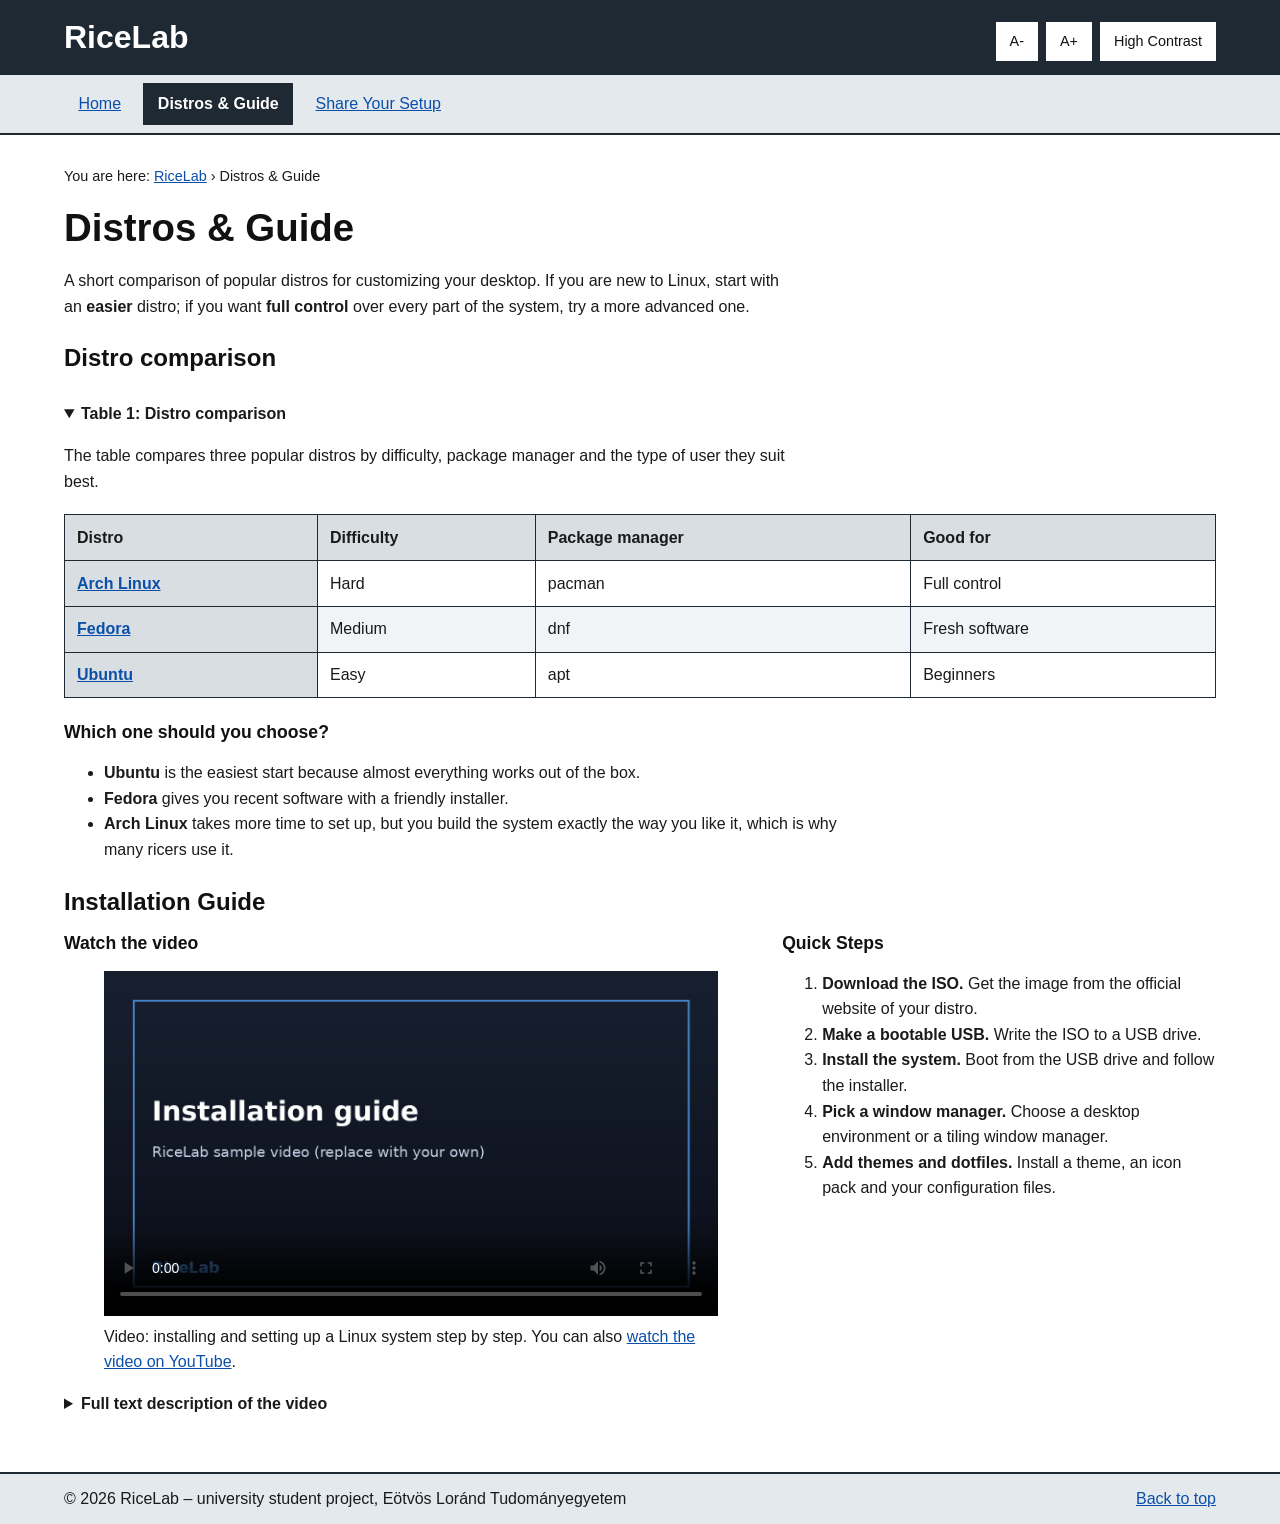
==== distros.html @ 67e87d50 "Add RiceLab website" ====
<!DOCTYPE html>
<html lang="en">
<head>
  <meta charset="utf-8">
  <meta name="viewport" content="width=device-width, initial-scale=1">
  <title>Distros &amp; Guide – RiceLab</title>
  <meta name="description" content="Compare popular Linux distros and follow a short installation guide.">
  <link rel="stylesheet" href="css/style.css">
  <link rel="stylesheet" href="css/contrast.css">
  <link rel="stylesheet" href="css/print.css" media="print">
  <script src="js/script.js" defer></script>
</head>
<body id="top">
<a class="skip" href="#main">Skip to main content</a>
<header class="site-header">
  <div class="bar">
    <a class="logo" href="index.html">RiceLab</a>
    <div class="tools" role="group" aria-label="Accessibility settings">
      <button type="button" id="font-down" aria-label="Decrease font size">A-</button>
      <button type="button" id="font-up" aria-label="Increase font size">A+</button>
      <button type="button" id="contrast-toggle" aria-pressed="false">High Contrast</button>
    </div>
  </div>
</header>
<nav class="nav" aria-label="Main navigation">
  <ul>
      <li><a href="index.html">Home</a></li>
      <li><a href="distros.html" aria-current="page">Distros &amp; Guide</a></li>
      <li><a href="share.html">Share Your Setup</a></li>
  </ul>
</nav>
<main id="main" class="page">
  <p class="breadcrumb">You are here: <a href="index.html">RiceLab</a> &rsaquo; Distros &amp; Guide</p>
  <h1>Distros &amp; Guide</h1>
  <p>A short comparison of popular distros for customizing your desktop. If you are new to Linux, start with an <strong>easier</strong> distro; if you want <strong>full control</strong> over every part of the system, try a more advanced one.</p>
  <section aria-labelledby="table-title">
    <h2 id="table-title">Distro comparison</h2>
    <div class="table-wrap">
      <table>
        <caption>
          <details open>
            <summary>Table 1: Distro comparison</summary>
            <p>The table compares three popular distros by difficulty, package manager and the type of user they suit best.</p>
          </details>
        </caption>
        <thead>
          <tr><th scope="col">Distro</th><th scope="col">Difficulty</th><th scope="col">Package manager</th><th scope="col">Good for</th></tr>
        </thead>
        <tbody>
          <tr><th scope="row"><a href="https://archlinux.org">Arch Linux</a></th><td>Hard</td><td>pacman</td><td>Full control</td></tr>
          <tr><th scope="row"><a href="https://fedoraproject.org">Fedora</a></th><td>Medium</td><td>dnf</td><td>Fresh software</td></tr>
          <tr><th scope="row"><a href="https://ubuntu.com">Ubuntu</a></th><td>Easy</td><td>apt</td><td>Beginners</td></tr>
        </tbody>
      </table>
    </div>
    <h3>Which one should you choose?</h3>
    <ul>
      <li><strong>Ubuntu</strong> is the easiest start because almost everything works out of the box.</li>
      <li><strong>Fedora</strong> gives you recent software with a friendly installer.</li>
      <li><strong>Arch Linux</strong> takes more time to set up, but you build the system exactly the way you like it, which is why many ricers use it.</li>
    </ul>
  </section>
  <section aria-labelledby="guide-title">
    <h2 id="guide-title">Installation Guide</h2>
    <div class="guide">
      <article>
        <h3>Watch the video</h3>
        <figure>
          <video controls preload="metadata" poster="images/video-poster.jpg">
            <source src="media/install-guide.mp4" type="video/mp4">
            <p>Your browser cannot play this video. <a href="media/install-guide.mp4">Download the installation guide video</a>.</p>
          </video>
          <figcaption>Video: installing and setting up a Linux system step by step. You can also <a href="https://www.youtube.com/watch?v=J6Kta3fb_zM">watch the video on YouTube</a>.</figcaption>
        </figure>
        <details>
          <summary>Full text description of the video</summary>
          <!-- TODO: update this description so that it matches the final video -->
          <p>The video starts with a title card: &ldquo;Installation guide&rdquo;. Then the steps follow one after the other, each with a title card and a short explanation.</p>
          <p>First the narrator shows the official website of the chosen distro and downloads the ISO image. Next, the ISO file is written to a USB drive with a flashing tool. After that, the computer is restarted from the USB drive and the graphical installer is shown: the language, the keyboard layout, the disk and the user name are selected, then the installation runs until it finishes. In the fourth part a window manager is installed and selected on the login screen. In the last part a theme, an icon pack, a font and the configuration files (dotfiles) are applied, and the desktop changes its look. The video ends with the finished desktop.</p>
        </details>
      </article>
      <section aria-labelledby="steps-title">
        <h3 id="steps-title">Quick Steps</h3>
        <ol>
          <li><strong>Download the ISO.</strong> Get the image from the official website of your distro.</li>
          <li><strong>Make a bootable USB.</strong> Write the ISO to a USB drive.</li>
          <li><strong>Install the system.</strong> Boot from the USB drive and follow the installer.</li>
          <li><strong>Pick a window manager.</strong> Choose a desktop environment or a tiling window manager.</li>
          <li><strong>Add themes and dotfiles.</strong> Install a theme, an icon pack and your configuration files.</li>
        </ol>
      </section>
    </div>
  </section>
</main>
<footer class="site-footer">
  <div class="footer-inner">
    <p>&copy; 2026 RiceLab &ndash; university student project, <span lang="hu">Eötvös Loránd Tudományegyetem</span></p>
    <p class="footer-links"><a href="#top">Back to top</a></p>
  </div>
</footer>
</body>
</html>
---- css/style.css ----
/* RiceLab – main (screen) style sheet */
html { font-size: 100%; }
body { margin: 0; font-family: "Segoe UI", "Helvetica Neue", Arial, sans-serif; font-size: 1rem; line-height: 1.6; color: #1a1a1a; background: #ffffff; text-align: left; }
h1, h2, h3 { font-family: "Segoe UI", "Helvetica Neue", Arial, sans-serif; line-height: 1.25; color: #111111; }
h1 { font-size: 2rem; margin: 0 0 0.75rem; }
h2 { font-size: 1.5rem; margin: 1.5rem 0 0.5rem; }
h3 { font-size: 1.1rem; margin: 0.5rem 0 0.25rem; }
p, li { max-width: 46rem; }
a:link { color: #0b4fa8; text-decoration: underline; }
a:visited { color: #3b0764; text-decoration: underline; }
a:hover, a:focus { background: #fff3b0; color: #000000; }
img { max-width: 100%; height: auto; display: block; }
.skip { position: absolute; width: 1px; height: 1px; margin: -1px; padding: 0; overflow: hidden; clip: rect(0, 0, 0, 0); border: 0; }
.site-header { background: #1f2933; color: #ffffff; }
.bar { display: flex; flex-wrap: wrap; align-items: center; justify-content: space-between; padding: 0.75rem 1rem; max-width: 72rem; margin: 0 auto; }
.logo:link, .logo:visited { font-size: 2rem; font-weight: bold; color: #ffffff; text-decoration: none; }
.logo:hover, .logo:focus { background: #ffffff; color: #1f2933; }
.tools { display: flex; flex-wrap: wrap; gap: 0.5rem; margin-top: 0.5rem; }
.tools button { font: inherit; font-size: 0.9rem; padding: 0.35rem 0.75rem; background: #ffffff; color: #111111; border: 2px solid #ffffff; cursor: pointer; }
.tools button[aria-pressed="true"] { background: #1f2933; color: #ffffff; }
.nav { background: #e4e9ee; border-bottom: 2px solid #1f2933; }
.nav ul { list-style: none; margin: 0 auto; padding: 0.5rem 1rem; display: flex; flex-wrap: wrap; gap: 0.5rem; max-width: 72rem; }
.nav a { display: block; padding: 0.5rem 0.9rem; }
.nav a[aria-current="page"], .nav a[aria-current="page"]:visited { background: #1f2933; color: #ffffff; font-weight: bold; text-decoration: none; }
.breadcrumb { font-size: 0.9rem; margin-bottom: 1rem; }
.page { max-width: 72rem; margin: 0 auto; padding: 1rem; }
.hero { background: linear-gradient(rgba(0, 0, 0, 0.35), rgba(0, 0, 0, 0.35)), url("../images/hero.jpg"); background-size: cover; background-position: center; min-height: 18rem; padding: 1.5rem; display: flex; flex-direction: column; justify-content: center; align-items: flex-start; }
.hero-box { background: #111111; color: #ffffff; padding: 1rem 1.25rem; max-width: 30rem; }
.hero-box h1 { color: #ffffff; margin: 0; }
.hero-actions { display: flex; flex-wrap: wrap; gap: 0.75rem; margin-top: 1rem; }
.button:link, .button:visited { display: inline-block; padding: 0.6rem 1.2rem; background: #ffffff; color: #111111; border: 2px solid #111111; font-weight: bold; text-decoration: underline; }
.button.primary:link, .button.primary:visited { background: #111111; color: #ffffff; border-color: #ffffff; }
.layout { margin-top: 1.5rem; display: grid; grid-template-columns: 1fr; gap: 1.5rem; }
.filters { display: flex; flex-wrap: wrap; gap: 0.5rem; margin: 0.5rem 0 1rem; }
.filters button { font: inherit; padding: 0.4rem 0.9rem; background: #ffffff; color: #111111; border: 2px solid #1f2933; cursor: pointer; }
.filters button[aria-pressed="true"] { background: #1f2933; color: #ffffff; }
.gallery { list-style: none; margin: 0; padding: 0; display: grid; grid-template-columns: 1fr; gap: 1.25rem; }
.gallery li { max-width: none; }
.gallery figure { margin: 0; }
.gallery img { border: 2px solid #1f2933; }
.gallery figcaption { font-size: 0.9rem; margin-top: 0.25rem; }
.card[hidden] { display: none; }
aside { background: #f1f4f7; border: 2px solid #1f2933; padding: 0 1rem 1rem; }
aside ul { padding-left: 1.25rem; }
.table-wrap { overflow-x: auto; }
table { border-collapse: collapse; width: 100%; margin: 0.5rem 0 1rem; }
caption { text-align: left; padding: 0.25rem 0; }
caption summary { font-weight: bold; cursor: pointer; }
th, td { border: 1px solid #1f2933; padding: 0.6rem 0.75rem; text-align: left; }
th { background: #d9dee3; }
tbody tr:nth-child(even) { background: #f1f4f7; }
.guide { display: grid; grid-template-columns: 1fr; gap: 1.5rem; }
video { width: 100%; height: auto; background: #000000; }
details { margin: 0.5rem 0; }
summary { cursor: pointer; font-weight: bold; }
form { border: 2px solid #1f2933; padding: 1rem; max-width: 46rem; }
fieldset { border: 1px solid #1f2933; margin: 1rem 0; padding: 0.5rem 1rem; }
label { font-weight: bold; }
.field { margin-bottom: 1rem; }
.field label { display: block; margin-bottom: 0.25rem; }
.choice label { font-weight: normal; margin-left: 0.25rem; }
input[type="text"], textarea { font: inherit; padding: 0.4rem; border: 2px solid #1f2933; max-width: 100%; box-sizing: border-box; }
input[type="text"] { width: 20rem; }
textarea { width: 100%; }
.counter { font-size: 0.9rem; }
.form-buttons { display: flex; gap: 0.75rem; margin-top: 1rem; }
.form-buttons button { font: inherit; padding: 0.6rem 1.4rem; border: 2px solid #111111; cursor: pointer; background: #ffffff; color: #111111; }
.form-buttons button[type="submit"] { background: #111111; color: #ffffff; }
.site-footer { background: #e4e9ee; border-top: 2px solid #1f2933; margin-top: 2rem; }
.footer-inner { max-width: 72rem; margin: 0 auto; padding: 0.75rem 1rem; display: flex; flex-wrap: wrap; justify-content: space-between; gap: 0.5rem; }
.footer-inner p { margin: 0; }
@media (min-width: 40em) {
  h1 { font-size: 2.4rem; }
  .gallery { grid-template-columns: repeat(2, 1fr); }
  .hero { min-height: 22rem; padding: 2rem; }
}
@media (min-width: 64em) {
  .layout { grid-template-columns: 2.2fr 1fr; align-items: start; }
  .gallery { grid-template-columns: repeat(3, 1fr); }
  .guide { grid-template-columns: 1.6fr 1fr; align-items: start; }
  .hero { min-height: 26rem; }
}
.field.choice label { display: inline; }
---- css/contrast.css ----
/* RiceLab – alternative large-font, high-contrast version (switched on with the "High Contrast" button) */
html.hc { font-size: 125%; }
html.hc body { background: #000000; color: #ffffff; }
html.hc h1, html.hc h2, html.hc h3 { color: #ffff00; }
html.hc a:link { color: #66ccff; }
html.hc a:visited { color: #ffffff; }
html.hc a:hover, html.hc a:focus { background: #ffff00; color: #000000; }
html.hc .site-header, html.hc .nav, html.hc .site-footer { background: #000000; color: #ffffff; border-color: #ffffff; }
html.hc .logo:link, html.hc .logo:visited { color: #ffff00; }
html.hc .nav a[aria-current="page"], html.hc .nav a[aria-current="page"]:visited { background: #ffff00; color: #000000; }
html.hc .tools button, html.hc .filters button, html.hc .form-buttons button { background: #000000; color: #ffffff; border-color: #ffffff; }
html.hc .tools button[aria-pressed="true"], html.hc .filters button[aria-pressed="true"] { background: #ffff00; color: #000000; }
html.hc .hero-box { background: #000000; border: 2px solid #ffff00; }
html.hc aside, html.hc form, html.hc fieldset { background: #000000; border-color: #ffffff; }
html.hc th { background: #333333; color: #ffffff; }
html.hc th, html.hc td { border-color: #ffffff; }
html.hc tbody tr:nth-child(even) { background: #1a1a1a; }
html.hc input[type="text"], html.hc textarea { background: #000000; color: #ffffff; border-color: #ffff00; }
html.hc .gallery img { border-color: #ffffff; }
html.hc .button:link, html.hc .button:visited { background: #000000; color: #ffff00; border-color: #ffff00; }
---- css/print.css ----
/* RiceLab – print style sheet */
body { font-family: Georgia, "Times New Roman", serif; font-size: 11pt; line-height: 1.35; color: #000000; background: #ffffff; }
.skip, .site-header, .nav, .breadcrumb, .filters, .hero-actions, .footer-links, video, .form-buttons, .tools { display: none; }
.hero { background: none; min-height: 0; padding: 0; }
.hero-box { background: none; color: #000000; padding: 0; }
.hero-box h1, h1, h2, h3 { color: #000000; }
.layout, .guide { display: block; }
.gallery { display: grid; grid-template-columns: repeat(3, 1fr); gap: 0.4cm; list-style: none; padding: 0; }
.gallery img { width: 4.5cm; border: 1px solid #000000; }
.gallery figcaption { font-size: 9pt; }
aside { border: 1px solid #000000; background: none; page-break-inside: avoid; }
a:link, a:visited { color: #000000; text-decoration: underline; }
a[href^="http"]:after { content: " (" attr(href) ")"; font-size: 9pt; }
table { border-collapse: collapse; width: 100%; }
th, td { border: 1px solid #000000; padding: 0.15cm; }
img { max-width: 6cm; }
.site-footer { border-top: 1px solid #000000; background: none; }
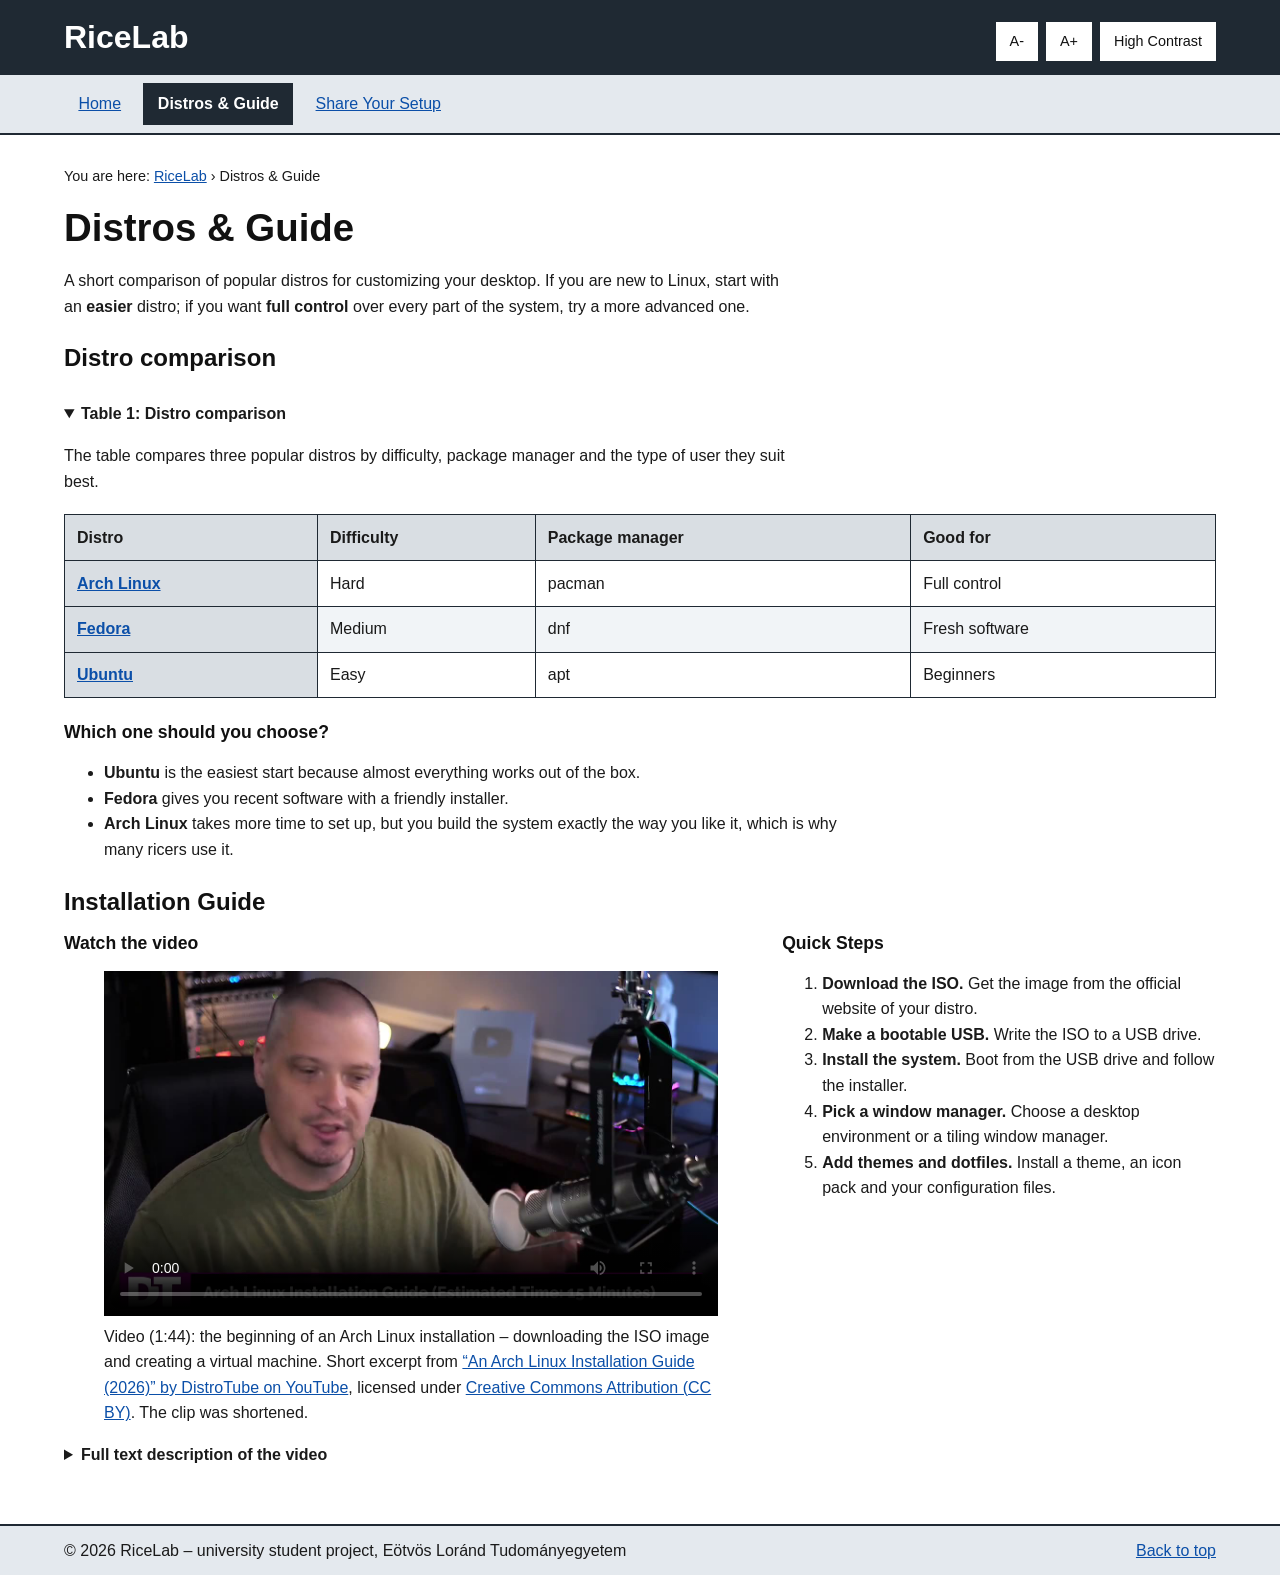
==== commit 03300368: "Replace silent video with narrated CC BY clip; keep large font in high contrast mode - media/install" ====
--- a/distros.html
+++ b/distros.html
@@ -70,13 +70,14 @@
             <source src="media/install-guide.mp4" type="video/mp4">
             <p>Your browser cannot play this video. <a href="media/install-guide.mp4">Download the installation guide video</a>.</p>
           </video>
-          <figcaption>Video: installing and setting up a Linux system step by step. You can also <a href="https://www.youtube.com/watch?v=J6Kta3fb_zM">watch the video on YouTube</a>.</figcaption>
+          <figcaption>Video (1:44): the beginning of an Arch Linux installation – downloading the ISO image and creating a virtual machine. Short excerpt from <a href="https://www.youtube.com/watch?v=BUYFe5ejxfo">&ldquo;An Arch Linux Installation Guide (2026)&rdquo; by DistroTube on YouTube</a>, licensed under <a href="https://creativecommons.org/licenses/by/3.0/">Creative Commons Attribution (CC BY)</a>. The clip was shortened.</figcaption>
         </figure>
         <details>
           <summary>Full text description of the video</summary>
-          <!-- TODO: update this description so that it matches the final video -->
-          <p>The video starts with a title card: &ldquo;Installation guide&rdquo;. Then the steps follow one after the other, each with a title card and a short explanation.</p>
-          <p>First the narrator shows the official website of the chosen distro and downloads the ISO image. Next, the ISO file is written to a USB drive with a flashing tool. After that, the computer is restarted from the USB drive and the graphical installer is shown: the language, the keyboard layout, the disk and the user name are selected, then the installation runs until it finishes. In the fourth part a window manager is installed and selected on the login screen. In the last part a theme, an icon pack, a font and the configuration files (dotfiles) are applied, and the desktop changes its look. The video ends with the finished desktop.</p>
+          <p>The video starts in a studio. The narrator, Derek from DistroTube, sits in front of a microphone and talks to the camera. A caption at the bottom says &ldquo;Arch Linux Installation Guide (Estimated Time: 15 Minutes)&rdquo;. He says that Arch Linux is one of the most popular Linux distributions and also one of the quickest and easiest to install. He explains the plan: a traditional installation from the command line with the base packages, the Linux kernel and the niri window manager, which is a Wayland compositor. The drive will be partitioned, Btrfs will be the file system and zram will be used for swap. He says the whole process takes 15 minutes or less, so you can set a timer.</p>
+          <p>The picture changes to a screen recording, and the narrator is now visible in a small webcam picture in the bottom right corner. He opens the website archlinux.org (&ldquo;A simple, lightweight distribution&rdquo;) and clicks on the Download page. He explains that the ISO image can be downloaded with a torrent or directly from one of several mirrors, and says that he has already downloaded it.</p>
+          <p>He explains that he will install Arch Linux in a virtual machine, but the process is very similar on a physical computer. On his desktop, which has a wallpaper of green hills under an orange sky, he opens the program virt-manager from an application menu and creates a new virtual machine. In the wizard he selects the Arch Linux ISO from his Downloads folder, and the program recognises it as Arch Linux. He gives the machine about 6 GB of RAM, 2 of his 24 CPU cores and 20 GB of disk space, names it &ldquo;Arch-Linux-install&rdquo; and clicks Finish.</p>
+          <p>The virtual machine starts, he makes the window full screen, and the white text of the Arch Linux installer appears on a black screen. The clip ends as he says: &ldquo;And now we come to the command prompt.&rdquo;</p>
         </details>
       </article>
       <section aria-labelledby="steps-title">
--- a/css/style.css
+++ b/css/style.css
@@ -10,7 +10,7 @@
 a:visited { color: #3b0764; text-decoration: underline; }
 a:hover, a:focus { background: #fff3b0; color: #000000; }
 img { max-width: 100%; height: auto; display: block; }
-.skip { position: absolute; width: 1px; height: 1px; margin: -1px; padding: 0; overflow: hidden; clip: rect(0, 0, 0, 0); border: 0; }
+.skip { position: absolute; width: 1px; height: 1px; margin: -1px; padding: 0; overflow: hidden; clip-path: inset(50%); white-space: nowrap; border: 0; }
 .site-header { background: #1f2933; color: #ffffff; }
 .bar { display: flex; flex-wrap: wrap; align-items: center; justify-content: space-between; padding: 0.75rem 1rem; max-width: 72rem; margin: 0 auto; }
 .logo:link, .logo:visited { font-size: 2rem; font-weight: bold; color: #ffffff; text-decoration: none; }
